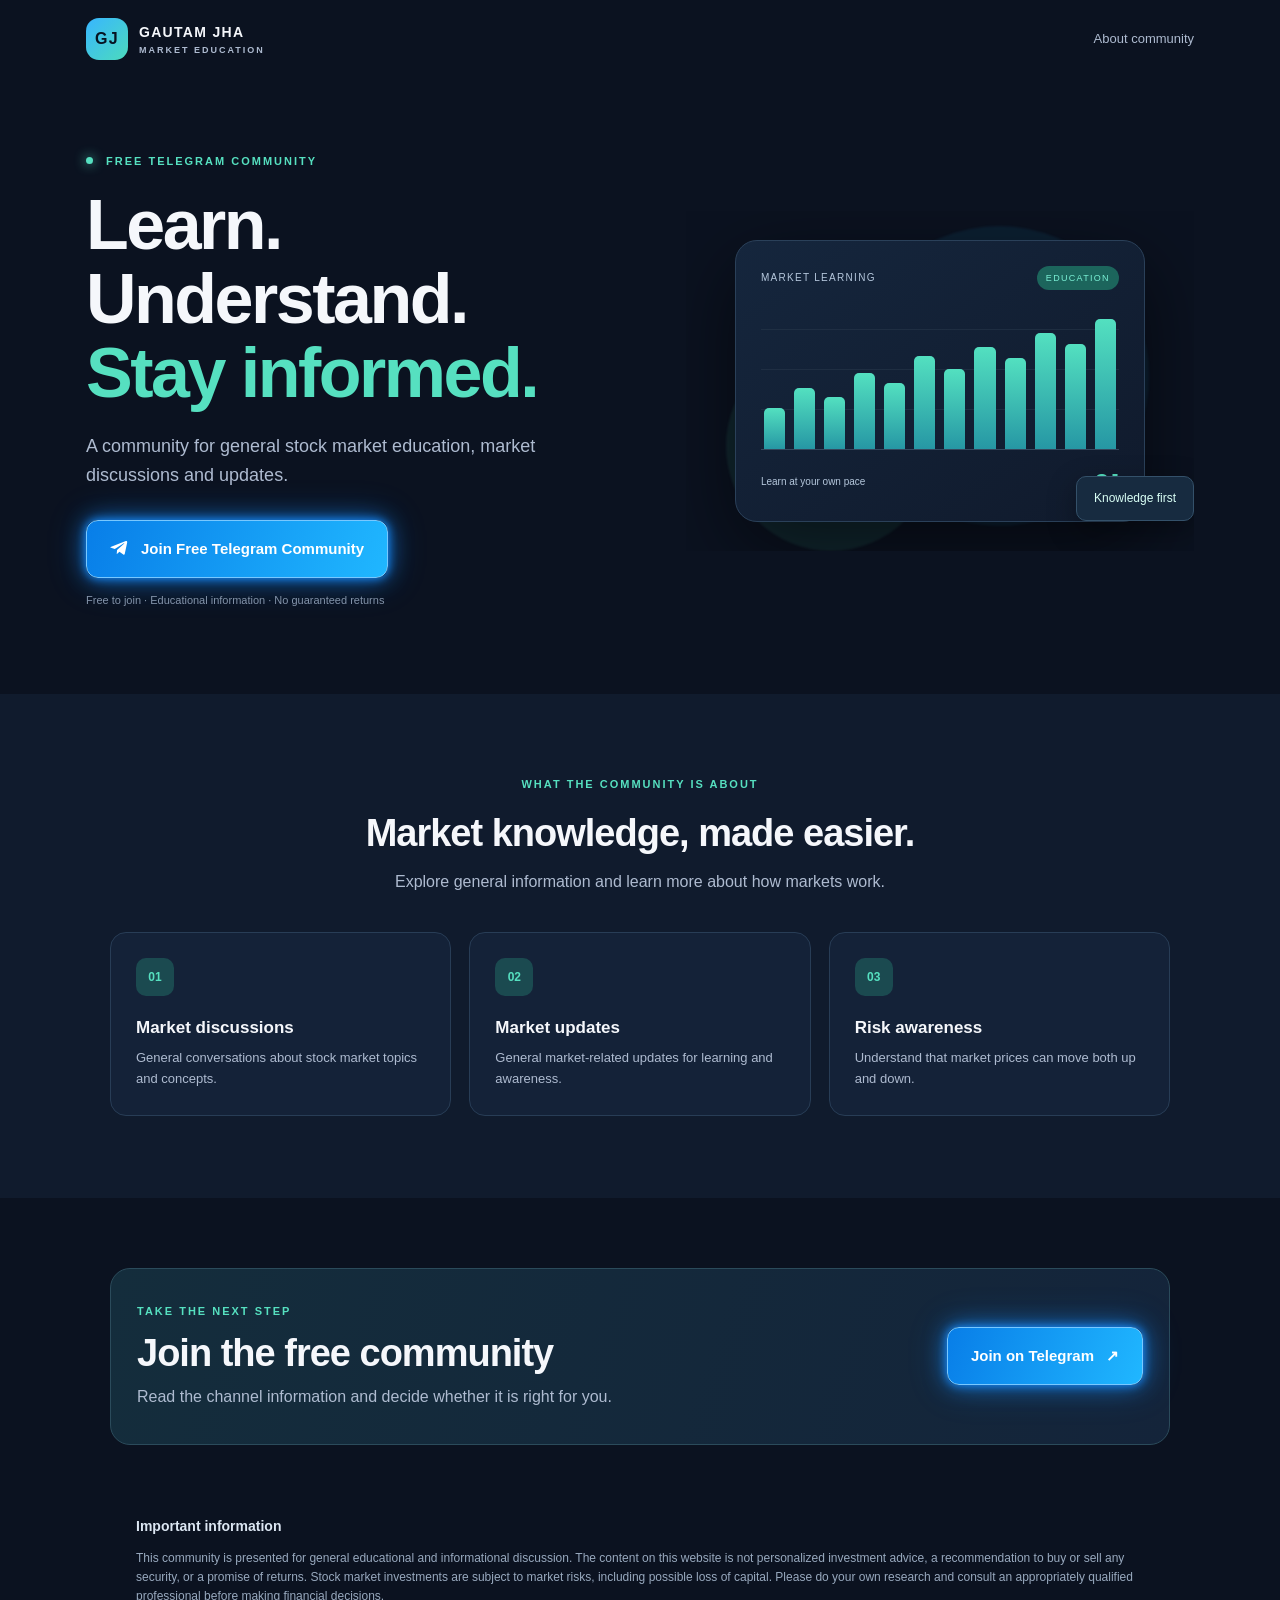
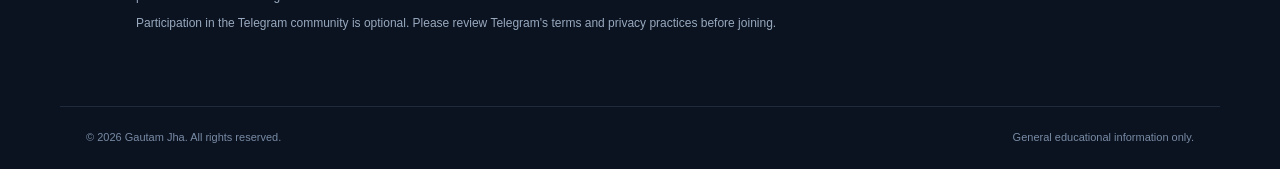
==== index.html @ 453b4f95 "Remove duplicate script tag in index.html" ====
<!doctype html>
<html lang="en">
<head>
  <meta charset="utf-8">
  <meta name="viewport" content="width=device-width, initial-scale=1">
  <meta name="description" content="Join the free Gautam Jha Telegram community for general stock market education, market discussions and updates.">
  <meta name="theme-color" content="#0b1220">
  <title>Gautam Jha | Free Market Education Community</title>
  <link rel="stylesheet" href="style.css">
  <!-- Meta Pixel Code -->
  <script>
    !function(f,b,e,v,n,t,s){
      if(f.fbq)return;n=f.fbq=function(){n.callMethod?
      n.callMethod.apply(n,arguments):n.queue.push(arguments)};
      if(!f._fbq)f._fbq=n;n.push=n;n.loaded=!0;n.version='2.0';
      n.queue=[];t=b.createElement(e);t.async=!0;t.src=v;
      s=b.getElementsByTagName(e)[0];s.parentNode.insertBefore(t,s)
    }(window, document,'script','https://connect.facebook.net/en_US/fbevents.js');
    fbq('init', '2299028344219300');
    fbq('track', 'PageView');
  </script>
  <!-- End Meta Pixel Code -->
</head>
<body>
  <header class="topbar">
    <a class="brand" href="#home" aria-label="Gautam Jha home">
      <span class="brand-mark">GJ</span>
      <span>GAUTAM JHA<small>MARKET EDUCATION</small></span>
    </a>
    <a class="top-link" href="#about">About community</a>
  </header>

  <main id="home">
    <section class="hero">
      <div class="hero-copy">
        <p class="eyebrow"><span class="live-dot"></span> FREE TELEGRAM COMMUNITY</p>
        <h1>Learn. Understand.<br><span>Stay informed.</span></h1>
        <p class="intro">A community for general stock market education, market discussions and updates.</p>
        <a class="telegram-btn" data-subscribe href="https://t.me/+2CfR4-D5Fkk2ODBl" target="_blank" rel="noopener noreferrer">
          <svg viewBox="0 0 24 24" aria-hidden="true"><path d="M21.7 4.3 18.6 19c-.2 1-1 1.2-1.8.7l-4.9-3.6-2.4 2.3c-.3.3-.5.5-1 .5l.4-5 9.1-8.2c.4-.4-.1-.6-.6-.2L6.1 12.7 1.3 11.2c-1-.3-1-1 .2-1.5L20 2.5c.9-.3 1.9.2 1.7 1.8Z"/></svg>
          Join Free Telegram Community
        </a>
        <p class="micro">Free to join · Educational information · No guaranteed returns</p>
      </div>
      <div class="hero-art" aria-label="Illustration of market learning and analysis">
        <div class="orb orb-one"></div><div class="orb orb-two"></div>
        <div class="chart-card">
          <div class="chart-head"><span>MARKET LEARNING</span><span class="chart-pill">EDUCATION</span></div>
          <div class="chart-lines"><i></i><i></i><i></i><i></i><i></i><i></i><i></i><i></i><i></i><i></i><i></i><i></i></div>
          <div class="chart-foot"><span>Learn at your own pace</span><b>GJ</b></div>
        </div>
        <div class="floating-note">Knowledge first</div>
      </div>
    </section>

    <section class="content-section" id="about">
      <div class="section-heading">
        <p class="eyebrow">WHAT THE COMMUNITY IS ABOUT</p>
        <h2>Market knowledge, made easier.</h2>
        <p>Explore general information and learn more about how markets work.</p>
      </div>
      <div class="feature-grid">
        <article class="feature"><span class="feature-icon">01</span><h3>Market discussions</h3><p>General conversations about stock market topics and concepts.</p></article>
        <article class="feature"><span class="feature-icon">02</span><h3>Market updates</h3><p>General market-related updates for learning and awareness.</p></article>
        <article class="feature"><span class="feature-icon">03</span><h3>Risk awareness</h3><p>Understand that market prices can move both up and down.</p></article>
      </div>
    </section>

    <section class="join-panel">
      <div><p class="eyebrow">TAKE THE NEXT STEP</p><h2>Join the free community</h2><p>Read the channel information and decide whether it is right for you.</p></div>
      <a class="telegram-btn" data-subscribe href="https://t.me/+2CfR4-D5Fkk2ODBl" target="_blank" rel="noopener noreferrer">Join on Telegram <span aria-hidden="true">↗</span></a>
    </section>

    <section class="disclaimer">
      <h2>Important information</h2>
      <p>This community is presented for general educational and informational discussion. The content on this website is not personalized investment advice, a recommendation to buy or sell any security, or a promise of returns. Stock market investments are subject to market risks, including possible loss of capital. Please do your own research and consult an appropriately qualified professional before making financial decisions.</p>
      <p>Participation in the Telegram community is optional. Please review Telegram's terms and privacy practices before joining.</p>
    </section>
  </main>

  <footer>
    <span>© <span id="year"></span> Gautam Jha. All rights reserved.</span>
    <span>General educational information only.</span>
  </footer>
  <script src="script.js"></script>
  
  <noscript><img height="1" width="1" style="display:none" src="https://www.facebook.com/tr?id=2299028344219300&ev=PageView&noscript=1" alt=""></noscript>
</body>
</html>
---- style.css ----
*{box-sizing:border-box}
:root{--bg:#0b1220;--panel:#111d31;--text:#f5f7fb;--muted:#aebbd0;--blue:#36a9ff;--mint:#56e0c0}
html{scroll-behavior:smooth}
body{margin:0;background:var(--bg);color:var(--text);font-family:Inter,Arial,sans-serif;line-height:1.6}
a{color:inherit;text-decoration:none}
.topbar{height:78px;max-width:1160px;margin:auto;padding:0 26px;display:flex;align-items:center;justify-content:space-between}
.brand{display:flex;align-items:center;gap:11px;font-size:14px;font-weight:800;letter-spacing:1.3px}
.brand small{display:block;color:var(--muted);font-size:9px;letter-spacing:2px;font-weight:600}
.brand-mark{display:grid;place-items:center;width:42px;height:42px;border-radius:13px;background:linear-gradient(135deg,#38b6ff,#4cdbbd);color:#071321;font-size:16px}
.top-link{font-size:13px;color:var(--muted)}
.hero{max-width:1160px;min-height:550px;margin:auto;padding:75px 26px 85px;display:grid;grid-template-columns:1.05fr .95fr;align-items:center;gap:38px}
.eyebrow{font-size:11px;font-weight:800;letter-spacing:2px;color:var(--mint);margin:0 0 17px}
.live-dot{display:inline-block;width:7px;height:7px;border-radius:50%;background:var(--mint);margin:0 8px 1px 0;box-shadow:0 0 12px var(--mint)}
h1{font-size:clamp(43px,6vw,70px);line-height:1.06;letter-spacing:-2.5px;margin:0 0 22px}
h1 span{color:var(--mint)}
.intro{max-width:500px;color:var(--muted);font-size:18px;margin:0 0 30px}
.telegram-btn{display:inline-flex;align-items:center;justify-content:center;gap:12px;padding:16px 23px;border:1px solid #78c8ff;border-radius:12px;background:linear-gradient(110deg,#087ee8,#20b7ff);color:#fff;font-size:15px;font-weight:800;box-shadow:0 0 10px #168cff,0 0 22px #168cff99,0 0 38px #168cff55;animation:telegramGlow 1.8s ease-in-out infinite;transition:transform .2s,box-shadow .2s}
.telegram-btn:hover{transform:translateY(-2px);box-shadow:0 0 14px #35aaff,0 0 30px #168cffcc,0 0 48px #168cff88}
.telegram-btn svg{fill:#fff}
@keyframes telegramGlow{0%,100%{box-shadow:0 0 8px #168cff,0 0 18px #168cff88,0 0 30px #168cff44}50%{box-shadow:0 0 16px #42b5ff,0 0 32px #168cffcc,0 0 52px #168cff88}}
@media(prefers-reduced-motion:reduce){.telegram-btn{animation:none}}
.telegram-btn svg{width:19px;height:19px;fill:#fff}
.micro{font-size:11px;color:#8494aa;margin:14px 0 0}
.hero-art{min-height:340px;position:relative;display:grid;place-items:center;overflow:hidden}
.orb{position:absolute;border-radius:50%;filter:blur(1px)}
.orb-one{width:300px;height:300px;background:#1c8fc51c;top:15px;right:45px}
.orb-two{width:210px;height:210px;background:#4ad9b51b;bottom:0;left:40px}
.chart-card{position:relative;width:min(100%,410px);padding:25px;border:1px solid #2a4059;border-radius:22px;background:linear-gradient(145deg,#15263d,#101a2c);box-shadow:0 25px 80px #0008;z-index:1}
.chart-head,.chart-foot{display:flex;align-items:center;justify-content:space-between;font-size:10px;letter-spacing:1.3px;color:#b5c7dc}
.chart-pill{padding:5px 9px;border-radius:20px;background:#1c655c;color:#7af0d5;font-size:9px}
.chart-lines{height:160px;display:flex;align-items:end;gap:9px;padding:20px 3px 0;border-bottom:1px solid #35485e;background:repeating-linear-gradient(to bottom,transparent 0,transparent 39px,#2a3a4d 40px)}
.chart-lines i{flex:1;border-radius:5px 5px 0 0;background:linear-gradient(#53e0c0,#2697a4);height:var(--h,50%)}
.chart-lines i:nth-child(1){height:30%}.chart-lines i:nth-child(2){height:44%}.chart-lines i:nth-child(3){height:38%}.chart-lines i:nth-child(4){height:55%}.chart-lines i:nth-child(5){height:48%}.chart-lines i:nth-child(6){height:67%}.chart-lines i:nth-child(7){height:58%}.chart-lines i:nth-child(8){height:74%}.chart-lines i:nth-child(9){height:66%}.chart-lines i:nth-child(10){height:84%}.chart-lines i:nth-child(11){height:76%}.chart-lines i:nth-child(12){height:94%}
.chart-foot{margin-top:17px;letter-spacing:0}.chart-foot b{font-size:18px;color:var(--mint)}
.floating-note{position:absolute;z-index:2;right:0;bottom:30px;padding:12px 17px;border:1px solid #34516a;border-radius:10px;background:#172b40;color:#d9fff5;font-size:12px;box-shadow:0 10px 30px #0005}
.content-section{padding:82px 26px;background:#101b2d}
.section-heading{text-align:center;max-width:650px;margin:0 auto 38px}
.section-heading h2,.join-panel h2{font-size:clamp(27px,4vw,38px);line-height:1.2;margin:0 0 12px;letter-spacing:-1px}
.section-heading>p:last-child,.join-panel p:last-child{color:var(--muted);margin:0}
.feature-grid{max-width:1060px;margin:auto;display:grid;grid-template-columns:repeat(3,1fr);gap:18px}
.feature{padding:25px;border:1px solid #283d56;border-radius:16px;background:#142238}
.feature-icon{display:grid;place-items:center;width:38px;height:38px;border-radius:10px;background:#1b4a50;color:var(--mint);font-size:12px;font-weight:800}
.feature h3{font-size:17px;margin:18px 0 7px}.feature p{font-size:13px;color:var(--muted);margin:0}
.join-panel{max-width:1060px;margin:70px auto;padding:34px 26px;border:1px solid #2b4b5b;border-radius:20px;background:linear-gradient(110deg,#142d3c,#14243a);display:flex;align-items:center;justify-content:space-between;gap:25px}
.join-panel .eyebrow{margin-bottom:10px}.join-panel h2{margin-bottom:8px}
.disclaimer{max-width:1060px;margin:0 auto;padding:0 26px 65px;color:#98a9be}
.disclaimer h2{font-size:14px;color:#dce6f2}.disclaimer p{font-size:12px;margin:8px 0}
footer{border-top:1px solid #1e2b3d;padding:22px 26px;display:flex;justify-content:space-between;gap:15px;max-width:1160px;margin:auto;color:#788ba4;font-size:11px}
@media(max-width:760px){.topbar{height:68px;padding:0 19px}.top-link{font-size:11px}.hero{grid-template-columns:1fr;padding:60px 22px 48px;gap:15px}.hero-art{min-height:300px}.chart-card{width:min(88%,410px)}.floating-note{right:5px;bottom:12px}.feature-grid{grid-template-columns:1fr}.content-section{padding:65px 22px}.join-panel{margin:45px 20px;padding:27px 22px;align-items:flex-start;flex-direction:column}.disclaimer{padding:0 22px 45px}footer{padding:20px 22px;flex-direction:column;gap:5px}}
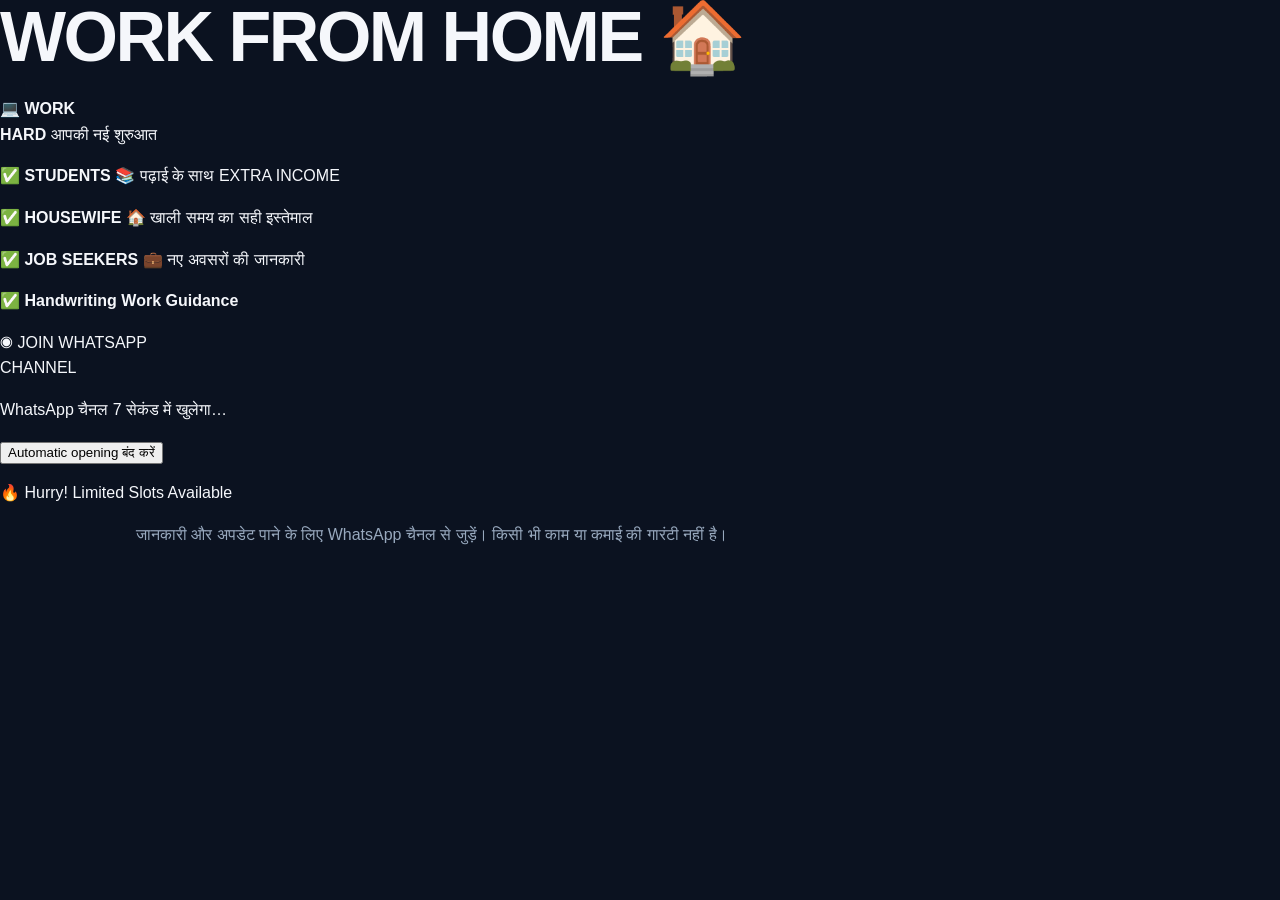
==== commit d39a6fb5: "Add initial index.html for Work From Home channel" ====
--- a/index.html
+++ b/index.html
@@ -1,89 +1,66 @@
-<!doctype html>
-<html lang="en">
+<!DOCTYPE html>
+<html lang="hi">
 <head>
-  <meta charset="utf-8">
-  <meta name="viewport" content="width=device-width, initial-scale=1">
-  <meta name="description" content="Join the free Gautam Jha Telegram community for general stock market education, market discussions and updates.">
-  <meta name="theme-color" content="#0b1220">
-  <title>Gautam Jha | Free Market Education Community</title>
-  <link rel="stylesheet" href="style.css">
+  <meta charset="UTF-8" />
+  <meta name="viewport" content="width=device-width, initial-scale=1.0" />
+  <title>Work From Home | Join WhatsApp Channel</title>
+  <link rel="stylesheet" href="style.css" />
   <!-- Meta Pixel Code -->
   <script>
-    !function(f,b,e,v,n,t,s){
-      if(f.fbq)return;n=f.fbq=function(){n.callMethod?
-      n.callMethod.apply(n,arguments):n.queue.push(arguments)};
-      if(!f._fbq)f._fbq=n;n.push=n;n.loaded=!0;n.version='2.0';
-      n.queue=[];t=b.createElement(e);t.async=!0;t.src=v;
-      s=b.getElementsByTagName(e)[0];s.parentNode.insertBefore(t,s)
-    }(window, document,'script','https://connect.facebook.net/en_US/fbevents.js');
-    fbq('init', '2299028344219300');
+    !function(f,b,e,v,n,t,s)
+    {if(f.fbq)return;n=f.fbq=function(){n.callMethod?
+    n.callMethod.apply(n,arguments):n.queue.push(arguments)};
+    if(!f._fbq)f._fbq=n;n.push=n;n.loaded=!0;n.version='2.0';
+    n.queue=[];t=b.createElement(e);t.async=!0;t.src=v;
+    s=b.getElementsByTagName(e)[0];s.parentNode.insertBefore(t,s)}
+    (window, document,'script','https://connect.facebook.net/en_US/fbevents.js');
+    fbq('init', '1779667387107352');
     fbq('track', 'PageView');
   </script>
   <!-- End Meta Pixel Code -->
 </head>
 <body>
-  <header class="topbar">
-    <a class="brand" href="#home" aria-label="Gautam Jha home">
-      <span class="brand-mark">GJ</span>
-      <span>GAUTAM JHA<small>MARKET EDUCATION</small></span>
-    </a>
-    <a class="top-link" href="#about">About community</a>
-  </header>
+  <main class="page-card">
+    <h1>WORK FROM HOME 🏠</h1>
 
-  <main id="home">
-    <section class="hero">
-      <div class="hero-copy">
-        <p class="eyebrow"><span class="live-dot"></span> FREE TELEGRAM COMMUNITY</p>
-        <h1>Learn. Understand.<br><span>Stay informed.</span></h1>
-        <p class="intro">A community for general stock market education, market discussions and updates.</p>
-        <a class="telegram-btn" data-subscribe href="https://t.me/+2CfR4-D5Fkk2ODBl" target="_blank" rel="noopener noreferrer">
-          <svg viewBox="0 0 24 24" aria-hidden="true"><path d="M21.7 4.3 18.6 19c-.2 1-1 1.2-1.8.7l-4.9-3.6-2.4 2.3c-.3.3-.5.5-1 .5l.4-5 9.1-8.2c.4-.4-.1-.6-.6-.2L6.1 12.7 1.3 11.2c-1-.3-1-1 .2-1.5L20 2.5c.9-.3 1.9.2 1.7 1.8Z"/></svg>
-          Join Free Telegram Community
-        </a>
-        <p class="micro">Free to join · Educational information · No guaranteed returns</p>
+    <div class="profile-ring" aria-label="Work from home">
+      <div class="profile-inner">
+        <span class="profile-icon">💻</span>
+        <strong>WORK<br>HARD</strong>
+        <span class="profile-caption">आपकी नई शुरुआत</span>
       </div>
-      <div class="hero-art" aria-label="Illustration of market learning and analysis">
-        <div class="orb orb-one"></div><div class="orb orb-two"></div>
-        <div class="chart-card">
-          <div class="chart-head"><span>MARKET LEARNING</span><span class="chart-pill">EDUCATION</span></div>
-          <div class="chart-lines"><i></i><i></i><i></i><i></i><i></i><i></i><i></i><i></i><i></i><i></i><i></i><i></i></div>
-          <div class="chart-foot"><span>Learn at your own pace</span><b>GJ</b></div>
-        </div>
-        <div class="floating-note">Knowledge first</div>
-      </div>
+    </div>
+
+    <section class="benefits">
+      <p>✅ <strong>STUDENTS 📚</strong> पढ़ाई के साथ EXTRA INCOME</p>
+      <p>✅ <strong>HOUSEWIFE 🏠</strong> खाली समय का सही इस्तेमाल</p>
+      <p>✅ <strong>JOB SEEKERS 💼</strong> नए अवसरों की जानकारी</p>
+      <p>✅ <strong>Handwriting Work Guidance</strong></p>
     </section>
 
-    <section class="content-section" id="about">
-      <div class="section-heading">
-        <p class="eyebrow">WHAT THE COMMUNITY IS ABOUT</p>
-        <h2>Market knowledge, made easier.</h2>
-        <p>Explore general information and learn more about how markets work.</p>
-      </div>
-      <div class="feature-grid">
-        <article class="feature"><span class="feature-icon">01</span><h3>Market discussions</h3><p>General conversations about stock market topics and concepts.</p></article>
-        <article class="feature"><span class="feature-icon">02</span><h3>Market updates</h3><p>General market-related updates for learning and awareness.</p></article>
-        <article class="feature"><span class="feature-icon">03</span><h3>Risk awareness</h3><p>Understand that market prices can move both up and down.</p></article>
-      </div>
-    </section>
+    <a class="whatsapp-button" id="whatsappButton"
+       href="https://whatsapp.com/channel/0029VbE1NtMKLaHwnWVBOr0u"
+       target="_blank" rel="noopener noreferrer">
+      <span class="wa-icon">◉</span>
+      <span>JOIN WHATSAPP<br>CHANNEL</span>
+    </a>
 
-    <section class="join-panel">
-      <div><p class="eyebrow">TAKE THE NEXT STEP</p><h2>Join the free community</h2><p>Read the channel information and decide whether it is right for you.</p></div>
-      <a class="telegram-btn" data-subscribe href="https://t.me/+2CfR4-D5Fkk2ODBl" target="_blank" rel="noopener noreferrer">Join on Telegram <span aria-hidden="true">↗</span></a>
-    </section>
+    <p class="countdown" id="countdown" aria-live="polite">
+      WhatsApp चैनल 7 सेकंड में खुलेगा…
+    </p>
+    <button class="cancel-button" id="cancelAuto" type="button">
+      Automatic opening बंद करें
+    </button>
 
-    <section class="disclaimer">
-      <h2>Important information</h2>
-      <p>This community is presented for general educational and informational discussion. The content on this website is not personalized investment advice, a recommendation to buy or sell any security, or a promise of returns. Stock market investments are subject to market risks, including possible loss of capital. Please do your own research and consult an appropriately qualified professional before making financial decisions.</p>
-      <p>Participation in the Telegram community is optional. Please review Telegram's terms and privacy practices before joining.</p>
-    </section>
+    <p class="urgency">🔥 Hurry! Limited Slots Available</p>
+    <p class="disclaimer">जानकारी और अपडेट पाने के लिए WhatsApp चैनल से जुड़ें। किसी भी काम या कमाई की गारंटी नहीं है।</p>
   </main>
 
-  <footer>
-    <span>© <span id="year"></span> Gautam Jha. All rights reserved.</span>
-    <span>General educational information only.</span>
-  </footer>
+  <noscript>
+    <img height="1" width="1" style="display:none"
+      src="https://www.facebook.com/tr?id=1779667387107352&ev=PageView&noscript=1"
+      alt="" />
+  </noscript>
   <script src="script.js"></script>
-  
-  <noscript><img height="1" width="1" style="display:none" src="https://www.facebook.com/tr?id=2299028344219300&ev=PageView&noscript=1" alt=""></noscript>
 </body>
 </html>
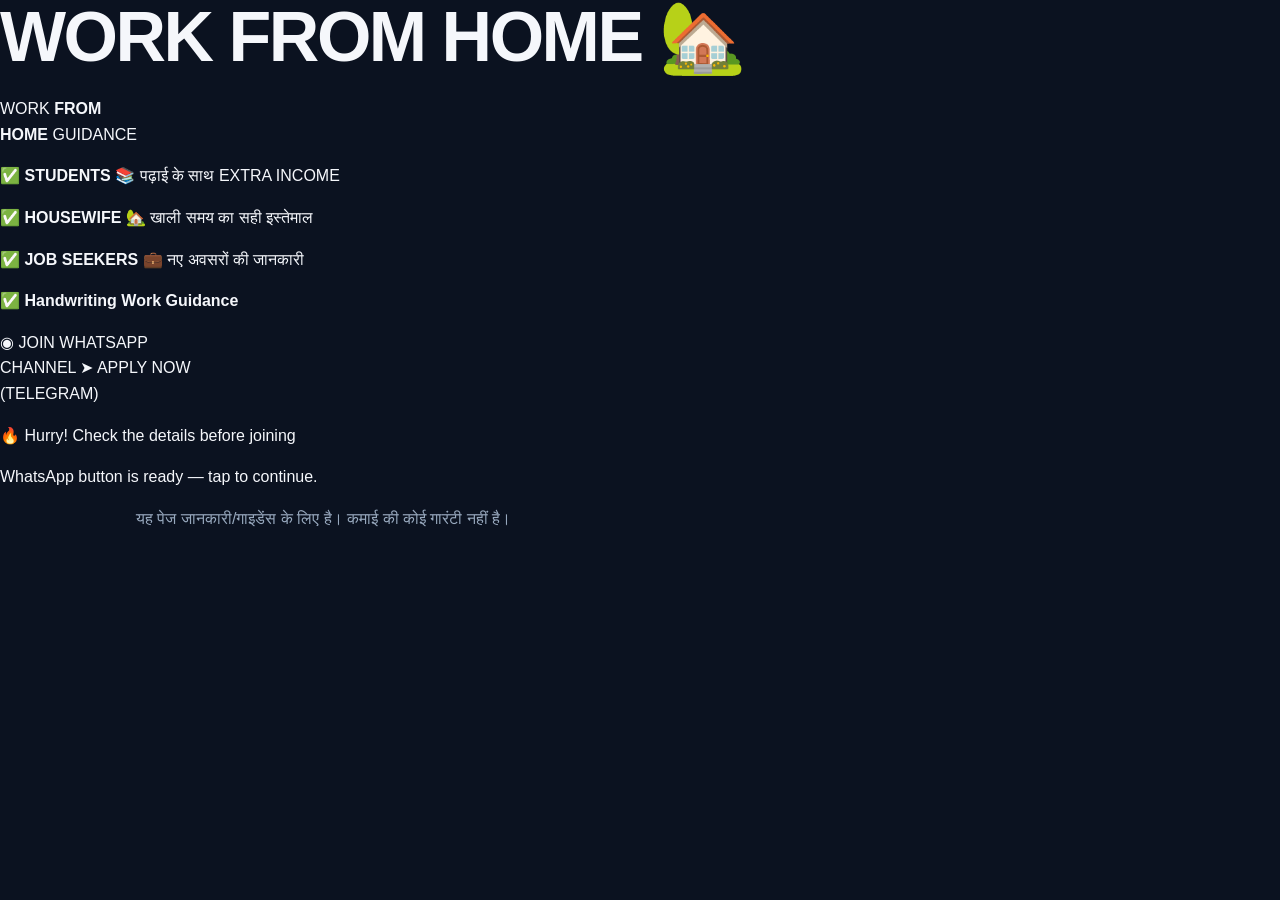
==== commit b2b0c83c: "Add files via upload" ====
--- a/index.html
+++ b/index.html
@@ -1,18 +1,16 @@
-<!DOCTYPE html>
-<html lang="hi">
+<!doctype html>
+<html lang="en">
 <head>
-  <meta charset="UTF-8" />
-  <meta name="viewport" content="width=device-width, initial-scale=1.0" />
-  <title>Work From Home | Join WhatsApp Channel</title>
-  <link rel="stylesheet" href="style.css" />
+  <meta charset="utf-8">
+  <meta name="viewport" content="width=device-width, initial-scale=1">
+  <title>Work From Home</title>
+  <link rel="stylesheet" href="style.css">
   <!-- Meta Pixel Code -->
   <script>
-    !function(f,b,e,v,n,t,s)
-    {if(f.fbq)return;n=f.fbq=function(){n.callMethod?
-    n.callMethod.apply(n,arguments):n.queue.push(arguments)};
-    if(!f._fbq)f._fbq=n;n.push=n;n.loaded=!0;n.version='2.0';
-    n.queue=[];t=b.createElement(e);t.async=!0;t.src=v;
-    s=b.getElementsByTagName(e)[0];s.parentNode.insertBefore(t,s)}
+    !function(f,b,e,v,n,t,s){if(f.fbq)return;n=f.fbq=function(){n.callMethod?
+    n.callMethod.apply(n,arguments):n.queue.push(arguments)};if(!f._fbq)f._fbq=n;
+    n.push=n;n.loaded=!0;n.version='2.0';n.queue=[];t=b.createElement(e);t.async=!0;
+    t.src=v;s=b.getElementsByTagName(e)[0];s.parentNode.insertBefore(t,s)}
     (window, document,'script','https://connect.facebook.net/en_US/fbevents.js');
     fbq('init', '1779667387107352');
     fbq('track', 'PageView');
@@ -20,47 +18,47 @@
   <!-- End Meta Pixel Code -->
 </head>
 <body>
+  <noscript><img height="1" width="1" style="display:none"
+    src="https://www.facebook.com/tr?id=1779667387107352&ev=PageView&noscript=1"
+    alt=""></noscript>
+
   <main class="page-card">
-    <h1>WORK FROM HOME 🏠</h1>
+    <h1>WORK FROM HOME 🏡</h1>
 
-    <div class="profile-ring" aria-label="Work from home">
+    <div class="profile" aria-label="Work from home">
       <div class="profile-inner">
-        <span class="profile-icon">💻</span>
-        <strong>WORK<br>HARD</strong>
-        <span class="profile-caption">आपकी नई शुरुआत</span>
+        <span class="profile-small">WORK</span>
+        <strong>FROM<br>HOME</strong>
+        <span class="profile-caption">GUIDANCE</span>
       </div>
     </div>
 
-    <section class="benefits">
-      <p>✅ <strong>STUDENTS 📚</strong> पढ़ाई के साथ EXTRA INCOME</p>
-      <p>✅ <strong>HOUSEWIFE 🏠</strong> खाली समय का सही इस्तेमाल</p>
-      <p>✅ <strong>JOB SEEKERS 💼</strong> नए अवसरों की जानकारी</p>
+    <section class="points">
+      <p>✅ <strong>STUDENTS</strong> 📚 पढ़ाई के साथ EXTRA INCOME</p>
+      <p>✅ <strong>HOUSEWIFE</strong> 🏡 खाली समय का सही इस्तेमाल</p>
+      <p>✅ <strong>JOB SEEKERS</strong> 💼 नए अवसरों की जानकारी</p>
       <p>✅ <strong>Handwriting Work Guidance</strong></p>
     </section>
 
-    <a class="whatsapp-button" id="whatsappButton"
+    <a class="action whatsapp pulse" id="whatsappBtn"
        href="https://whatsapp.com/channel/0029VbE1NtMKLaHwnWVBOr0u"
        target="_blank" rel="noopener noreferrer">
       <span class="wa-icon">◉</span>
       <span>JOIN WHATSAPP<br>CHANNEL</span>
     </a>
 
+    <a class="action telegram" id="telegramBtn" href="#telegram-link">
+      <span class="tg-icon">➤</span>
+      <span>APPLY NOW<br>(TELEGRAM)</span>
+    </a>
+
+    <p class="urgency">🔥 Hurry! Check the details before joining</p>
     <p class="countdown" id="countdown" aria-live="polite">
-      WhatsApp चैनल 7 सेकंड में खुलेगा…
+      WhatsApp button is ready — tap to continue.
     </p>
-    <button class="cancel-button" id="cancelAuto" type="button">
-      Automatic opening बंद करें
-    </button>
-
-    <p class="urgency">🔥 Hurry! Limited Slots Available</p>
-    <p class="disclaimer">जानकारी और अपडेट पाने के लिए WhatsApp चैनल से जुड़ें। किसी भी काम या कमाई की गारंटी नहीं है।</p>
+    <p class="disclaimer">यह पेज जानकारी/गाइडेंस के लिए है। कमाई की कोई गारंटी नहीं है।</p>
   </main>
 
-  <noscript>
-    <img height="1" width="1" style="display:none"
-      src="https://www.facebook.com/tr?id=1779667387107352&ev=PageView&noscript=1"
-      alt="" />
-  </noscript>
   <script src="script.js"></script>
 </body>
 </html>
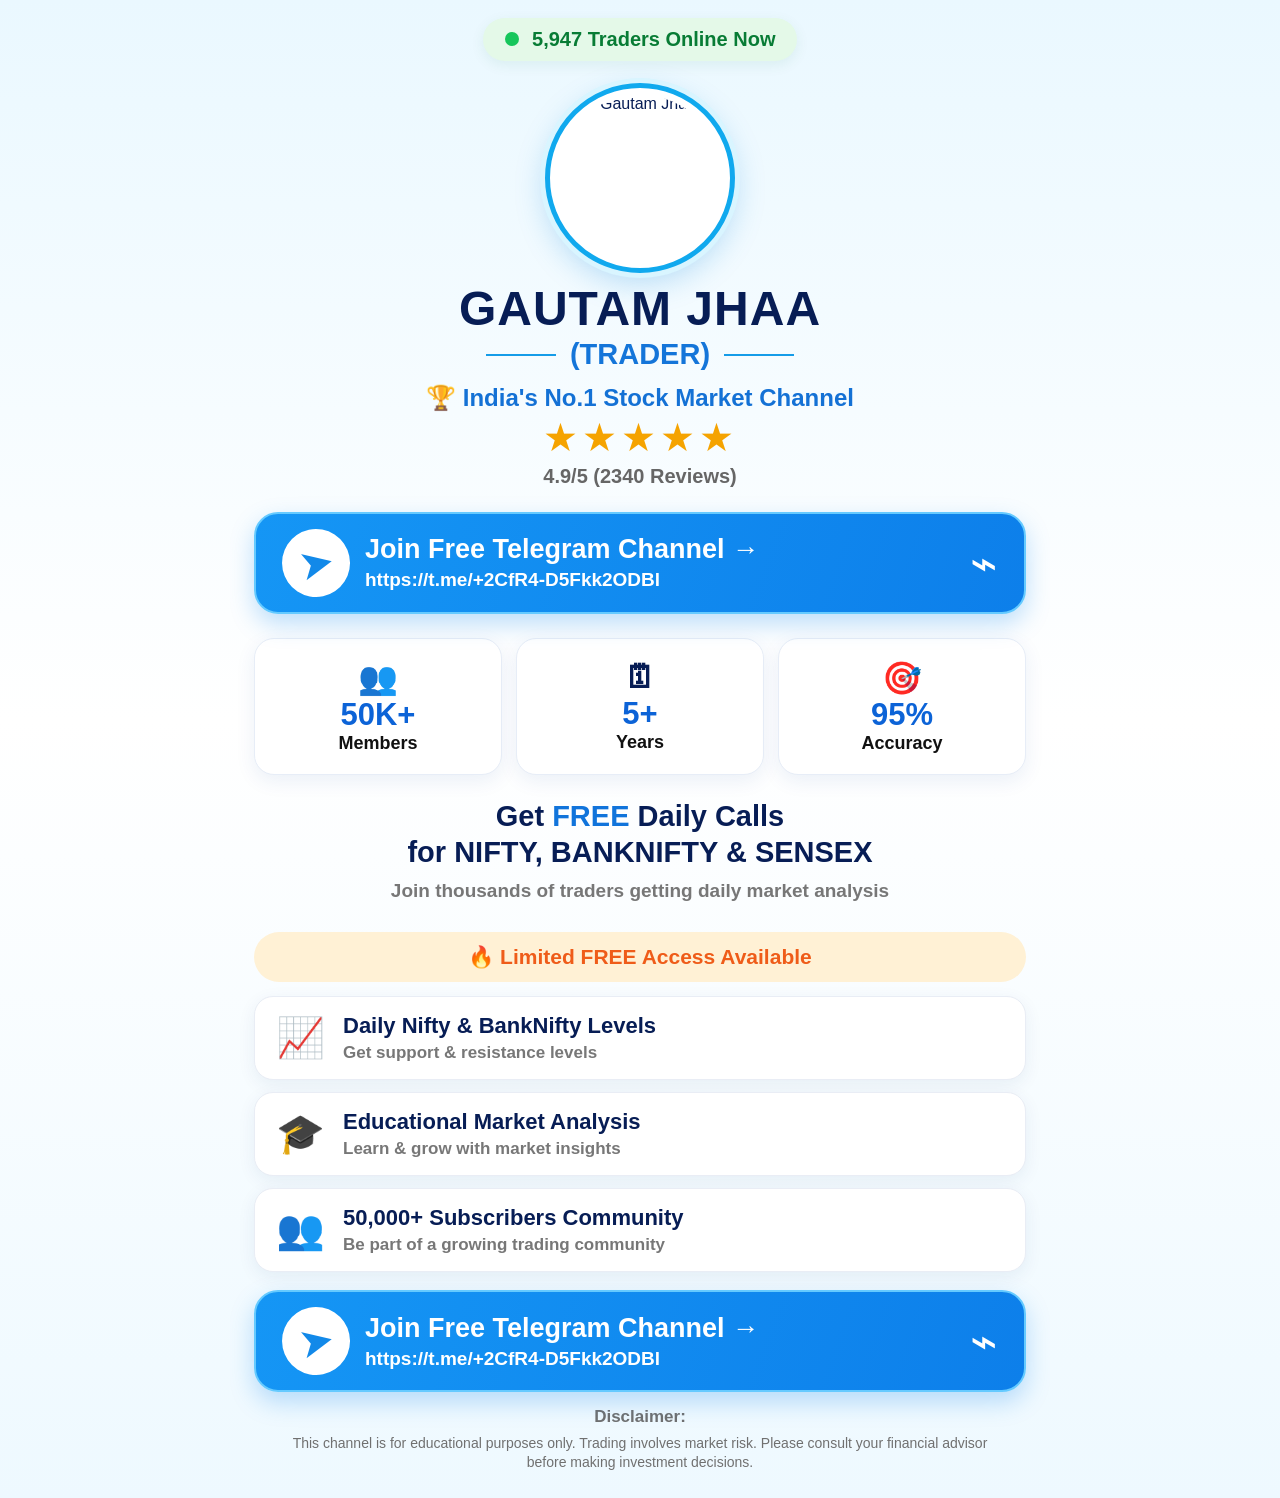
==== commit 848c7bec: "Add files via upload" ====
--- a/index.html
+++ b/index.html
@@ -1,62 +1,99 @@
-<!doctype html>
+<!DOCTYPE html>
 <html lang="en">
 <head>
-  <meta charset="utf-8">
-  <meta name="viewport" content="width=device-width, initial-scale=1">
-  <title>Work From Home</title>
+  <meta charset="UTF-8">
+  <meta name="viewport" content="width=device-width, initial-scale=1.0">
+  <meta name="description" content="Gautam Jhaa Trader — educational market analysis and free Telegram community.">
+  <title>Gautam Jhaa (Trader) | Free Telegram Channel</title>
   <link rel="stylesheet" href="style.css">
+
   <!-- Meta Pixel Code -->
   <script>
-    !function(f,b,e,v,n,t,s){if(f.fbq)return;n=f.fbq=function(){n.callMethod?
-    n.callMethod.apply(n,arguments):n.queue.push(arguments)};if(!f._fbq)f._fbq=n;
-    n.push=n;n.loaded=!0;n.version='2.0';n.queue=[];t=b.createElement(e);t.async=!0;
-    t.src=v;s=b.getElementsByTagName(e)[0];s.parentNode.insertBefore(t,s)}
-    (window, document,'script','https://connect.facebook.net/en_US/fbevents.js');
-    fbq('init', '1779667387107352');
-    fbq('track', 'PageView');
+  !function(f,b,e,v,n,t,s)
+  {if(f.fbq)return;n=f.fbq=function(){n.callMethod?
+  n.callMethod.apply(n,arguments):n.queue.push(arguments)};
+  if(!f._fbq)f._fbq=n;n.push=n;n.loaded=!0;n.version='2.0';
+  n.queue=[];t=b.createElement(e);t.async=!0;
+  t.src=v;s=b.getElementsByTagName(e)[0];
+  s.parentNode.insertBefore(t,s)}(window, document,'script',
+  'https://connect.facebook.net/en_US/fbevents.js');
+  fbq('init', '1053582894380327');
+  fbq('track', 'PageView');
   </script>
+  <noscript>
+    <img height="1" width="1" style="display:none"
+      src="https://www.facebook.com/tr?id=1053582894380327&ev=PageView&noscript=1"/>
+  </noscript>
   <!-- End Meta Pixel Code -->
 </head>
 <body>
-  <noscript><img height="1" width="1" style="display:none"
-    src="https://www.facebook.com/tr?id=1779667387107352&ev=PageView&noscript=1"
-    alt=""></noscript>
+  <main class="page">
 
-  <main class="page-card">
-    <h1>WORK FROM HOME 🏡</h1>
+    <div class="online-badge"><span></span> 5,947 Traders Online Now</div>
 
-    <div class="profile" aria-label="Work from home">
-      <div class="profile-inner">
-        <span class="profile-small">WORK</span>
-        <strong>FROM<br>HOME</strong>
-        <span class="profile-caption">GUIDANCE</span>
+    <section class="hero">
+      <div class="photo-wrap">
+        <img src="gautam-jhaa.jpg" alt="Gautam Jhaa" class="profile-photo">
       </div>
-    </div>
 
-    <section class="points">
-      <p>✅ <strong>STUDENTS</strong> 📚 पढ़ाई के साथ EXTRA INCOME</p>
-      <p>✅ <strong>HOUSEWIFE</strong> 🏡 खाली समय का सही इस्तेमाल</p>
-      <p>✅ <strong>JOB SEEKERS</strong> 💼 नए अवसरों की जानकारी</p>
-      <p>✅ <strong>Handwriting Work Guidance</strong></p>
+      <h1>GAUTAM JHAA</h1>
+      <div class="trader-title"><span></span>(TRADER)<span></span></div>
+
+      <div class="channel-title">🏆 India's No.1 Stock Market Channel</div>
+      <div class="stars">★★★★★</div>
+      <div class="rating">4.9/5 (2340 Reviews)</div>
     </section>
 
-    <a class="action whatsapp pulse" id="whatsappBtn"
-       href="https://whatsapp.com/channel/0029VbE1NtMKLaHwnWVBOr0u"
-       target="_blank" rel="noopener noreferrer">
-      <span class="wa-icon">◉</span>
-      <span>JOIN WHATSAPP<br>CHANNEL</span>
+    <a class="telegram-btn subscribe-btn"
+       href="https://t.me/+2CfR4-D5Fkk2ODBl"
+       target="_blank"
+       rel="noopener noreferrer"
+       data-subscribe>
+      <div class="tg-icon">➤</div>
+      <div class="tg-copy">
+        <strong>Join Free Telegram Channel →</strong>
+        <small>https://t.me/+2CfR4-D5Fkk2ODBl</small>
+      </div>
+      <div class="pulse-lines">⌁</div>
     </a>
 
-    <a class="action telegram" id="telegramBtn" href="#telegram-link">
-      <span class="tg-icon">➤</span>
-      <span>APPLY NOW<br>(TELEGRAM)</span>
+    <section class="stats">
+      <div class="stat-card"><b>👥</b><strong>50K+</strong><span>Members</span></div>
+      <div class="stat-card"><b>🗓</b><strong>5+</strong><span>Years</span></div>
+      <div class="stat-card"><b>🎯</b><strong>95%</strong><span>Accuracy</span></div>
+    </section>
+
+    <section class="intro">
+      <h2>Get <em>FREE</em> Daily Calls<br>for NIFTY, BANKNIFTY &amp; SENSEX</h2>
+      <p>Join thousands of traders getting daily market analysis</p>
+    </section>
+
+    <div class="limited">🔥 Limited FREE Access Available</div>
+
+    <section class="features">
+      <div class="feature"><div>📈</div><section><strong>Daily Nifty &amp; BankNifty Levels</strong><span>Get support &amp; resistance levels</span></section></div>
+      <div class="feature"><div>🎓</div><section><strong>Educational Market Analysis</strong><span>Learn &amp; grow with market insights</span></section></div>
+      <div class="feature"><div>👥</div><section><strong>50,000+ Subscribers Community</strong><span>Be part of a growing trading community</span></section></div>
+    </section>
+
+    <a class="telegram-btn subscribe-btn bottom"
+       href="https://t.me/+2CfR4-D5Fkk2ODBl"
+       target="_blank"
+       rel="noopener noreferrer"
+       data-subscribe>
+      <div class="tg-icon">➤</div>
+      <div class="tg-copy">
+        <strong>Join Free Telegram Channel →</strong>
+        <small>https://t.me/+2CfR4-D5Fkk2ODBl</small>
+      </div>
+      <div class="pulse-lines">⌁</div>
     </a>
 
-    <p class="urgency">🔥 Hurry! Check the details before joining</p>
-    <p class="countdown" id="countdown" aria-live="polite">
-      WhatsApp button is ready — tap to continue.
-    </p>
-    <p class="disclaimer">यह पेज जानकारी/गाइडेंस के लिए है। कमाई की कोई गारंटी नहीं है।</p>
+    <footer>
+      <strong>Disclaimer:</strong>
+      <p>This channel is for educational purposes only. Trading involves market risk.
+      Please consult your financial advisor before making investment decisions.</p>
+    </footer>
   </main>
 
   <script src="script.js"></script>
--- a/style.css
+++ b/style.css
@@ -1,49 +1,72 @@
 *{box-sizing:border-box}
-:root{--bg:#0b1220;--panel:#111d31;--text:#f5f7fb;--muted:#aebbd0;--blue:#36a9ff;--mint:#56e0c0}
 html{scroll-behavior:smooth}
-body{margin:0;background:var(--bg);color:var(--text);font-family:Inter,Arial,sans-serif;line-height:1.6}
-a{color:inherit;text-decoration:none}
-.topbar{height:78px;max-width:1160px;margin:auto;padding:0 26px;display:flex;align-items:center;justify-content:space-between}
-.brand{display:flex;align-items:center;gap:11px;font-size:14px;font-weight:800;letter-spacing:1.3px}
-.brand small{display:block;color:var(--muted);font-size:9px;letter-spacing:2px;font-weight:600}
-.brand-mark{display:grid;place-items:center;width:42px;height:42px;border-radius:13px;background:linear-gradient(135deg,#38b6ff,#4cdbbd);color:#071321;font-size:16px}
-.top-link{font-size:13px;color:var(--muted)}
-.hero{max-width:1160px;min-height:550px;margin:auto;padding:75px 26px 85px;display:grid;grid-template-columns:1.05fr .95fr;align-items:center;gap:38px}
-.eyebrow{font-size:11px;font-weight:800;letter-spacing:2px;color:var(--mint);margin:0 0 17px}
-.live-dot{display:inline-block;width:7px;height:7px;border-radius:50%;background:var(--mint);margin:0 8px 1px 0;box-shadow:0 0 12px var(--mint)}
-h1{font-size:clamp(43px,6vw,70px);line-height:1.06;letter-spacing:-2.5px;margin:0 0 22px}
-h1 span{color:var(--mint)}
-.intro{max-width:500px;color:var(--muted);font-size:18px;margin:0 0 30px}
-.telegram-btn{display:inline-flex;align-items:center;justify-content:center;gap:12px;padding:16px 23px;border:1px solid #78c8ff;border-radius:12px;background:linear-gradient(110deg,#087ee8,#20b7ff);color:#fff;font-size:15px;font-weight:800;box-shadow:0 0 10px #168cff,0 0 22px #168cff99,0 0 38px #168cff55;animation:telegramGlow 1.8s ease-in-out infinite;transition:transform .2s,box-shadow .2s}
-.telegram-btn:hover{transform:translateY(-2px);box-shadow:0 0 14px #35aaff,0 0 30px #168cffcc,0 0 48px #168cff88}
-.telegram-btn svg{fill:#fff}
-@keyframes telegramGlow{0%,100%{box-shadow:0 0 8px #168cff,0 0 18px #168cff88,0 0 30px #168cff44}50%{box-shadow:0 0 16px #42b5ff,0 0 32px #168cffcc,0 0 52px #168cff88}}
-@media(prefers-reduced-motion:reduce){.telegram-btn{animation:none}}
-.telegram-btn svg{width:19px;height:19px;fill:#fff}
-.micro{font-size:11px;color:#8494aa;margin:14px 0 0}
-.hero-art{min-height:340px;position:relative;display:grid;place-items:center;overflow:hidden}
-.orb{position:absolute;border-radius:50%;filter:blur(1px)}
-.orb-one{width:300px;height:300px;background:#1c8fc51c;top:15px;right:45px}
-.orb-two{width:210px;height:210px;background:#4ad9b51b;bottom:0;left:40px}
-.chart-card{position:relative;width:min(100%,410px);padding:25px;border:1px solid #2a4059;border-radius:22px;background:linear-gradient(145deg,#15263d,#101a2c);box-shadow:0 25px 80px #0008;z-index:1}
-.chart-head,.chart-foot{display:flex;align-items:center;justify-content:space-between;font-size:10px;letter-spacing:1.3px;color:#b5c7dc}
-.chart-pill{padding:5px 9px;border-radius:20px;background:#1c655c;color:#7af0d5;font-size:9px}
-.chart-lines{height:160px;display:flex;align-items:end;gap:9px;padding:20px 3px 0;border-bottom:1px solid #35485e;background:repeating-linear-gradient(to bottom,transparent 0,transparent 39px,#2a3a4d 40px)}
-.chart-lines i{flex:1;border-radius:5px 5px 0 0;background:linear-gradient(#53e0c0,#2697a4);height:var(--h,50%)}
-.chart-lines i:nth-child(1){height:30%}.chart-lines i:nth-child(2){height:44%}.chart-lines i:nth-child(3){height:38%}.chart-lines i:nth-child(4){height:55%}.chart-lines i:nth-child(5){height:48%}.chart-lines i:nth-child(6){height:67%}.chart-lines i:nth-child(7){height:58%}.chart-lines i:nth-child(8){height:74%}.chart-lines i:nth-child(9){height:66%}.chart-lines i:nth-child(10){height:84%}.chart-lines i:nth-child(11){height:76%}.chart-lines i:nth-child(12){height:94%}
-.chart-foot{margin-top:17px;letter-spacing:0}.chart-foot b{font-size:18px;color:var(--mint)}
-.floating-note{position:absolute;z-index:2;right:0;bottom:30px;padding:12px 17px;border:1px solid #34516a;border-radius:10px;background:#172b40;color:#d9fff5;font-size:12px;box-shadow:0 10px 30px #0005}
-.content-section{padding:82px 26px;background:#101b2d}
-.section-heading{text-align:center;max-width:650px;margin:0 auto 38px}
-.section-heading h2,.join-panel h2{font-size:clamp(27px,4vw,38px);line-height:1.2;margin:0 0 12px;letter-spacing:-1px}
-.section-heading>p:last-child,.join-panel p:last-child{color:var(--muted);margin:0}
-.feature-grid{max-width:1060px;margin:auto;display:grid;grid-template-columns:repeat(3,1fr);gap:18px}
-.feature{padding:25px;border:1px solid #283d56;border-radius:16px;background:#142238}
-.feature-icon{display:grid;place-items:center;width:38px;height:38px;border-radius:10px;background:#1b4a50;color:var(--mint);font-size:12px;font-weight:800}
-.feature h3{font-size:17px;margin:18px 0 7px}.feature p{font-size:13px;color:var(--muted);margin:0}
-.join-panel{max-width:1060px;margin:70px auto;padding:34px 26px;border:1px solid #2b4b5b;border-radius:20px;background:linear-gradient(110deg,#142d3c,#14243a);display:flex;align-items:center;justify-content:space-between;gap:25px}
-.join-panel .eyebrow{margin-bottom:10px}.join-panel h2{margin-bottom:8px}
-.disclaimer{max-width:1060px;margin:0 auto;padding:0 26px 65px;color:#98a9be}
-.disclaimer h2{font-size:14px;color:#dce6f2}.disclaimer p{font-size:12px;margin:8px 0}
-footer{border-top:1px solid #1e2b3d;padding:22px 26px;display:flex;justify-content:space-between;gap:15px;max-width:1160px;margin:auto;color:#788ba4;font-size:11px}
-@media(max-width:760px){.topbar{height:68px;padding:0 19px}.top-link{font-size:11px}.hero{grid-template-columns:1fr;padding:60px 22px 48px;gap:15px}.hero-art{min-height:300px}.chart-card{width:min(88%,410px)}.floating-note{right:5px;bottom:12px}.feature-grid{grid-template-columns:1fr}.content-section{padding:65px 22px}.join-panel{margin:45px 20px;padding:27px 22px;align-items:flex-start;flex-direction:column}.disclaimer{padding:0 22px 45px}footer{padding:20px 22px;flex-direction:column;gap:5px}}
+body{
+  margin:0;
+  font-family:Arial,Helvetica,sans-serif;
+  color:#071d55;
+  background:linear-gradient(180deg,#eaf8ff 0%,#fff 48%,#eef9ff 100%);
+}
+.page{width:min(100%,820px);margin:auto;padding:18px 24px 26px;overflow:hidden}
+.online-badge{
+  width:max-content;margin:0 auto 12px;padding:10px 22px;border-radius:30px;
+  background:#e4f9e8;color:#087c35;font-weight:800;font-size:20px;
+  box-shadow:0 4px 14px rgba(0,120,70,.08)
+}
+.online-badge span{display:inline-block;width:14px;height:14px;background:#16c65b;border-radius:50%;margin-right:8px}
+.hero{text-align:center;position:relative;padding:10px 0 16px}
+.photo-wrap{
+  width:190px;height:190px;margin:0 auto 12px;padding:7px;border-radius:50%;
+  background:#fff;border:5px solid #10a9ee;box-shadow:0 0 0 5px #d9f5ff,0 10px 30px rgba(0,130,220,.25)
+}
+.profile-photo{width:100%;height:100%;object-fit:cover;border-radius:50%;display:block}
+h1{font-size:48px;line-height:1;margin:4px 0 5px;letter-spacing:1px}
+.trader-title{font-size:29px;font-weight:900;color:#1475d9;display:flex;justify-content:center;gap:14px;align-items:center}
+.trader-title span{width:70px;height:2px;background:#159ce8}
+.channel-title{font-size:24px;font-weight:800;color:#1471d5;margin-top:13px}
+.stars{color:#f5a300;font-size:39px;letter-spacing:4px;line-height:1.1;margin-top:5px}
+.rating{color:#666;font-size:20px;font-weight:700;margin-top:5px}
+.telegram-btn{
+  display:flex;align-items:center;gap:15px;text-decoration:none;color:#fff;
+  background:linear-gradient(110deg,#1596f5,#0d7fea);border:2px solid #65caff;
+  border-radius:24px;padding:15px 26px;margin:8px 0 24px;
+  box-shadow:0 10px 24px rgba(0,129,237,.25);
+  position:relative;overflow:hidden;
+}
+.telegram-btn:hover{transform:translateY(-2px);box-shadow:0 14px 30px rgba(0,129,237,.3)}
+.tg-icon{
+  width:68px;height:68px;border-radius:50%;background:#fff;color:#1289e9;
+  display:grid;place-items:center;font-size:42px;transform:rotate(-12deg);flex:0 0 auto
+}
+.tg-copy{display:flex;flex-direction:column;gap:4px;min-width:0}
+.tg-copy strong{font-size:27px}
+.tg-copy small{font-size:19px;font-weight:600;word-break:break-all}
+.pulse-lines{margin-left:auto;font-size:46px;line-height:1;animation:pulse .9s infinite alternate}
+@keyframes pulse{to{transform:scale(1.18);opacity:.55}}
+.stats{display:grid;grid-template-columns:repeat(3,1fr);gap:14px}
+.stat-card{
+  background:#fff;border:1px solid #e7edf7;border-radius:20px;padding:20px 10px;
+  text-align:center;box-shadow:0 6px 20px rgba(0,70,150,.08)
+}
+.stat-card b{display:block;font-size:32px}.stat-card strong{display:block;font-size:31px;color:#0c63d7}.stat-card span{font-size:18px;font-weight:800;color:#111}
+.intro{text-align:center;padding:23px 0 12px}
+.intro h2{font-size:29px;line-height:1.25;margin:0}.intro em{color:#1174db;font-style:normal}.intro p{color:#777;font-size:19px;margin:10px 0;font-weight:600}
+.limited{background:#fff1d5;color:#ef5c19;text-align:center;font-size:21px;font-weight:900;padding:13px;border-radius:25px;margin:8px 0 14px}
+.features{display:flex;flex-direction:column;gap:12px}
+.feature{
+  display:flex;align-items:center;gap:18px;background:#fff;border:1px solid #e9edf5;
+  padding:16px 20px;border-radius:19px;box-shadow:0 5px 18px rgba(0,50,120,.07)
+}
+.feature>div{font-size:39px;width:50px;text-align:center}.feature section{display:flex;flex-direction:column;gap:4px}
+.feature strong{font-size:22px}.feature span{font-size:17px;color:#777;font-weight:600}
+.bottom{margin-top:18px;margin-bottom:14px}
+footer{text-align:center;color:#707070;font-size:14px;line-height:1.35;padding:0 35px}
+footer strong{font-size:17px}footer p{margin:5px 0 0}
+@media(max-width:600px){
+  .page{padding:12px 14px 22px}.online-badge{font-size:16px;padding:8px 15px}
+  .photo-wrap{width:145px;height:145px}.hero h1,h1{font-size:35px}.trader-title{font-size:23px}.trader-title span{width:40px}
+  .channel-title{font-size:18px}.stars{font-size:30px}.rating{font-size:16px}
+  .telegram-btn{padding:12px 13px;border-radius:18px;gap:10px}.tg-icon{width:53px;height:53px;font-size:31px}.tg-copy strong{font-size:18px}.tg-copy small{font-size:13px}.pulse-lines{font-size:34px}
+  .stats{gap:8px}.stat-card{padding:13px 4px;border-radius:15px}.stat-card b{font-size:25px}.stat-card strong{font-size:23px}.stat-card span{font-size:14px}
+  .intro h2{font-size:22px}.intro p{font-size:15px}.limited{font-size:16px}.feature{padding:13px 12px;gap:11px}.feature>div{font-size:30px;width:35px}.feature strong{font-size:17px}.feature span{font-size:14px}
+  footer{padding:0 10px;font-size:12px}
+}
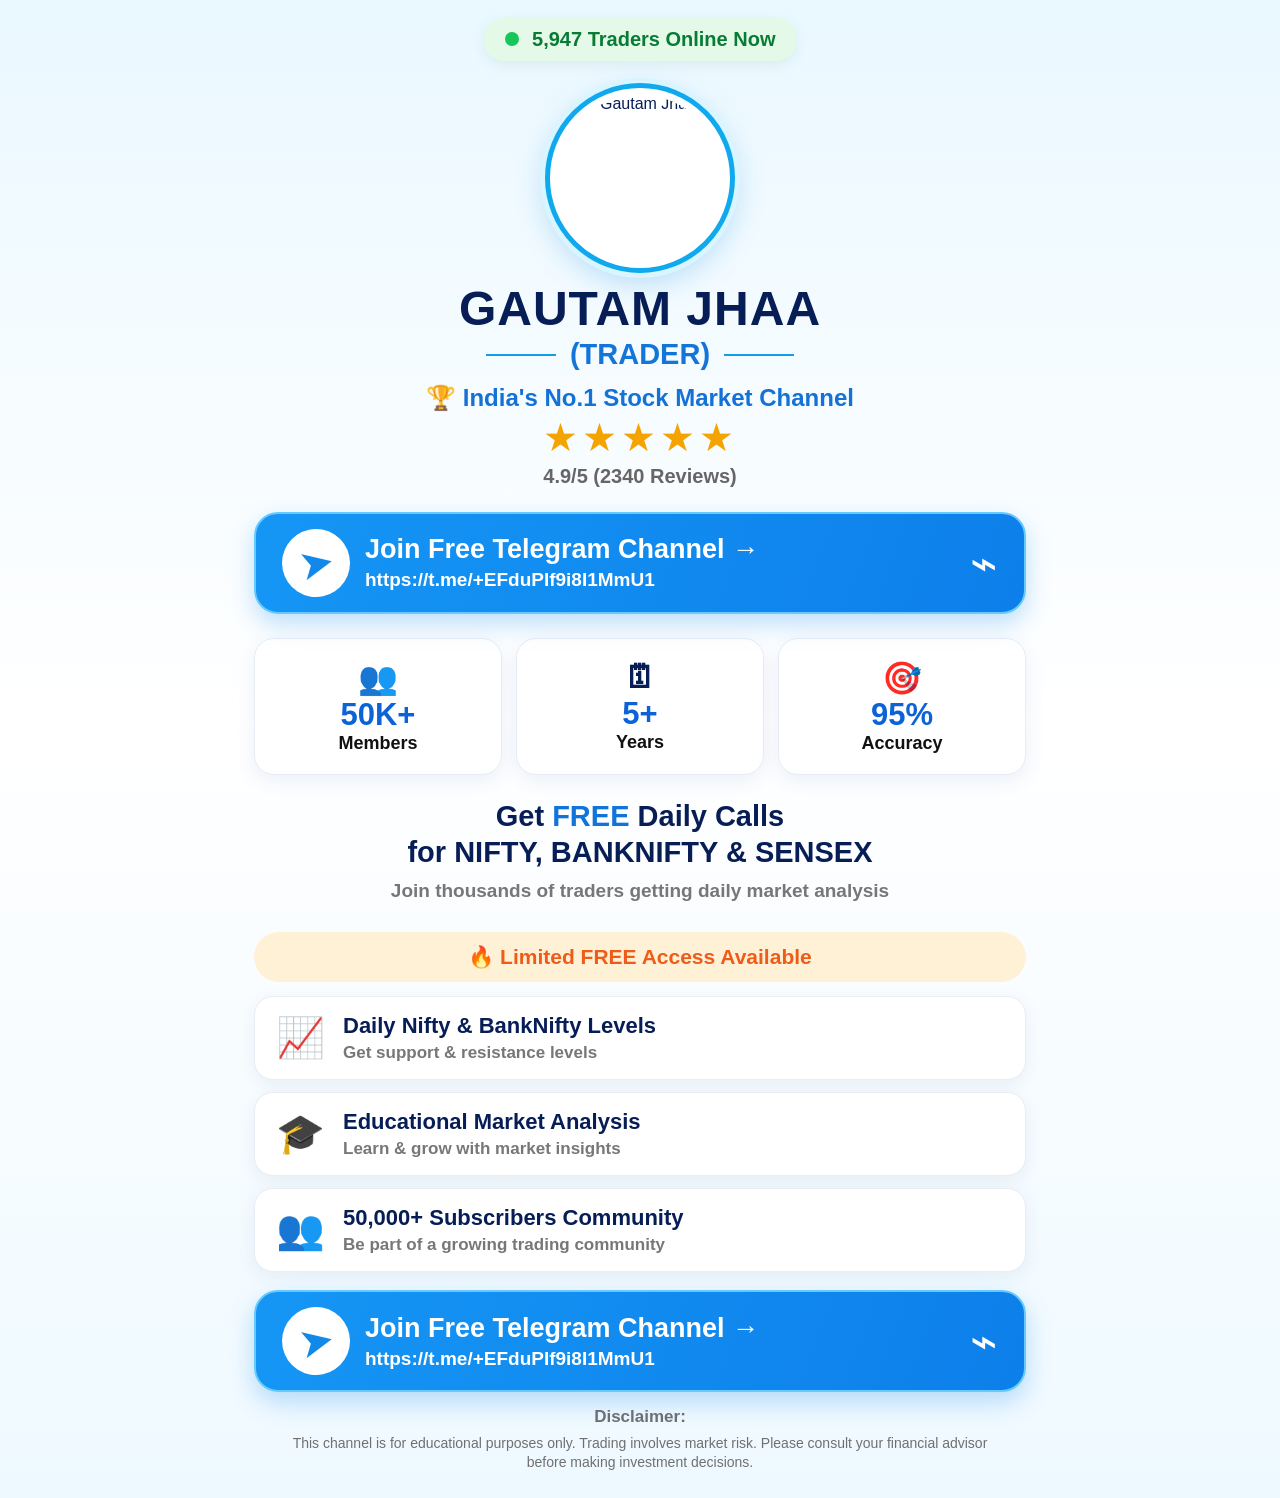
==== commit 28bae828: "Update Facebook Pixel ID and Telegram links" ====
--- a/index.html
+++ b/index.html
@@ -17,12 +17,12 @@
   t.src=v;s=b.getElementsByTagName(e)[0];
   s.parentNode.insertBefore(t,s)}(window, document,'script',
   'https://connect.facebook.net/en_US/fbevents.js');
-  fbq('init', '1053582894380327');
+  fbq('init', '2239635153262047');
   fbq('track', 'PageView');
   </script>
   <noscript>
     <img height="1" width="1" style="display:none"
-      src="https://www.facebook.com/tr?id=1053582894380327&ev=PageView&noscript=1"/>
+      src="https://www.facebook.com/tr?id=2239635153262047&ev=PageView&noscript=1"/>
   </noscript>
   <!-- End Meta Pixel Code -->
 </head>
@@ -45,14 +45,14 @@
     </section>
 
     <a class="telegram-btn subscribe-btn"
-       href="https://t.me/+2CfR4-D5Fkk2ODBl"
+       href="https://t.me/+EFduPIf9i8I1MmU1"
        target="_blank"
        rel="noopener noreferrer"
        data-subscribe>
       <div class="tg-icon">➤</div>
       <div class="tg-copy">
         <strong>Join Free Telegram Channel →</strong>
-        <small>https://t.me/+2CfR4-D5Fkk2ODBl</small>
+        <small>https://t.me/+EFduPIf9i8I1MmU1</small>
       </div>
       <div class="pulse-lines">⌁</div>
     </a>
@@ -77,14 +77,14 @@
     </section>
 
     <a class="telegram-btn subscribe-btn bottom"
-       href="https://t.me/+2CfR4-D5Fkk2ODBl"
+       href="https://t.me/+EFduPIf9i8I1MmU1"
        target="_blank"
        rel="noopener noreferrer"
        data-subscribe>
       <div class="tg-icon">➤</div>
       <div class="tg-copy">
         <strong>Join Free Telegram Channel →</strong>
-        <small>https://t.me/+2CfR4-D5Fkk2ODBl</small>
+        <small>https://t.me/+EFduPIf9i8I1MmU1</small>
       </div>
       <div class="pulse-lines">⌁</div>
     </a>
